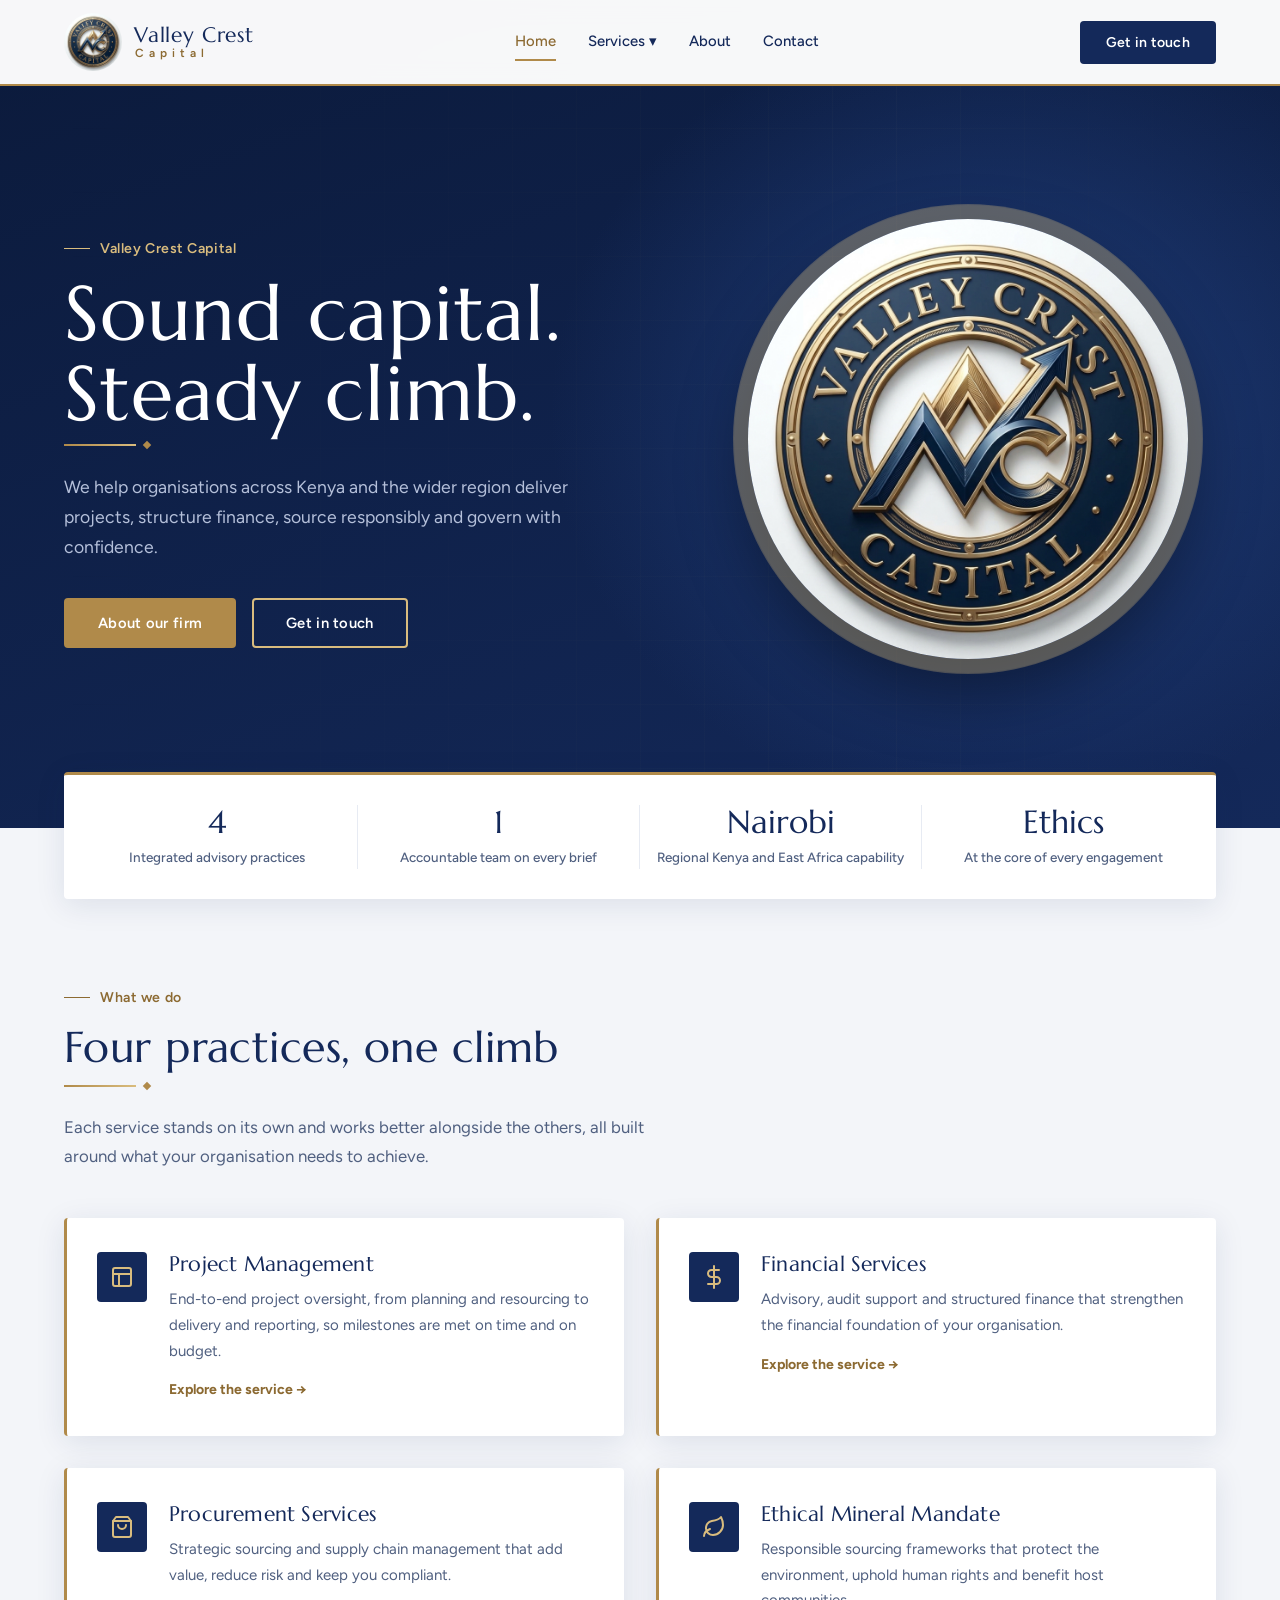
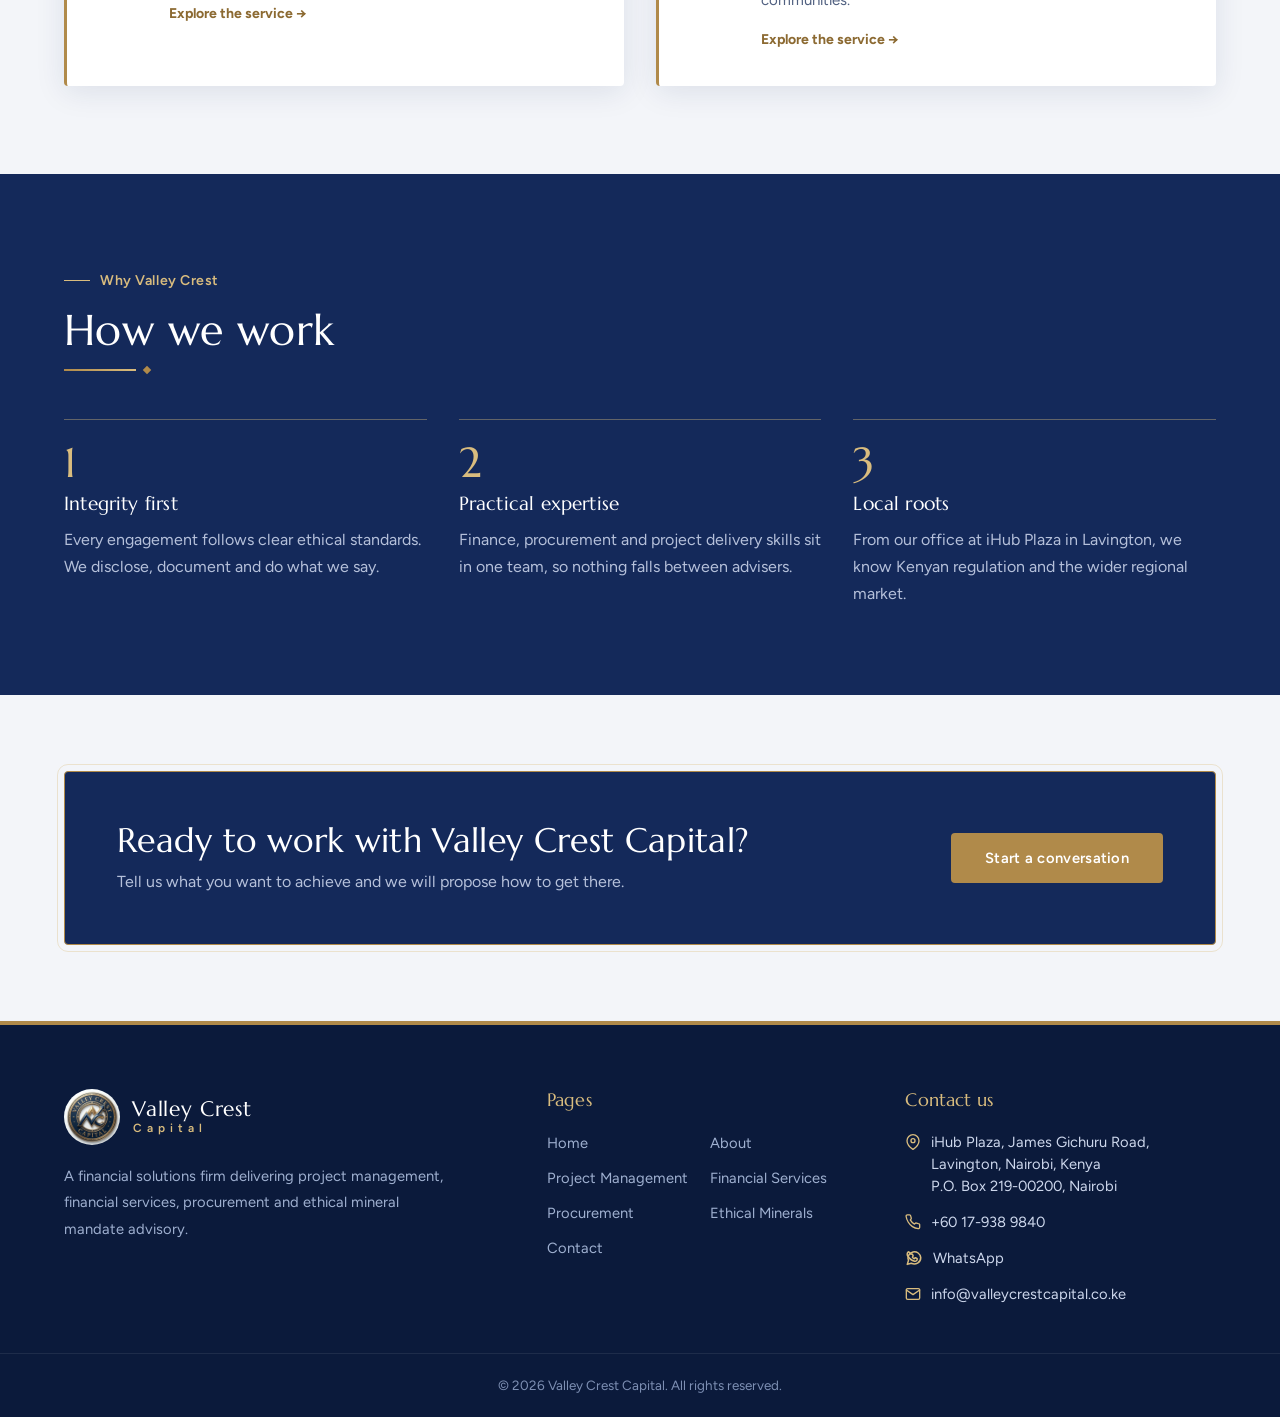
==== index.html @ 0740a0a4 "Add files via upload" ====
<!DOCTYPE html>
<html lang="en">
<head>
  <meta charset="UTF-8">
  <meta name="viewport" content="width=device-width, initial-scale=1.0">
  <title>Valley Crest Capital | Project, Finance & Procurement Advisory in Kenya</title>
  <meta name="description" content="Valley Crest Capital provides project management, financial advisory, procurement services and ethical mineral mandate support from Nairobi, Kenya.">
  <meta name="robots" content="index, follow">
  <link rel="canonical" href="https://valleycrestcapital.co.ke/">
  <meta property="og:type" content="website">
  <meta property="og:locale" content="en_KE">
  <meta property="og:site_name" content="Valley Crest Capital">
  <meta property="og:title" content="Valley Crest Capital | Integrated Advisory Services in Kenya">
  <meta property="og:description" content="Project management, financial services, procurement and ethical mineral mandate advisory in Nairobi, Kenya.">
  <meta property="og:url" content="https://valleycrestcapital.co.ke/">
  <meta property="og:image" content="https://valleycrestcapital.co.ke/logo.png">
  <meta name="twitter:card" content="summary_large_image">
  <meta name="twitter:title" content="Valley Crest Capital | Integrated Advisory Services in Kenya">
  <meta name="twitter:description" content="Project management, financial services, procurement and ethical mineral mandate advisory in Nairobi, Kenya.">
  <meta name="twitter:image" content="https://valleycrestcapital.co.ke/logo.png">
  <link rel="stylesheet" href="style.css">
  <link rel="icon" href="favicon.png" type="image/png">
  <link rel="apple-touch-icon" href="favicon.png">
  <link rel="manifest" href="manifest.json">
  <meta name="theme-color" content="#14295A">
  <script type="application/ld+json">
  {
    "@context": "https://schema.org",
    "@type": "ProfessionalService",
    "name": "Valley Crest Capital",
    "url": "https://valleycrestcapital.co.ke/",
    "logo": "https://valleycrestcapital.co.ke/logo.png",
    "image": "https://valleycrestcapital.co.ke/logo.png",
    "email": "info@valleycrestcapital.co.ke",
    "telephone": "+60179389840",
    "address": {
      "@type": "PostalAddress",
      "streetAddress": "iHub Plaza, James Gichuru Road, Lavington",
      "addressLocality": "Nairobi",
      "addressCountry": "KE"
    },
    "areaServed": "Kenya",
    "openingHoursSpecification": {
      "@type": "OpeningHoursSpecification",
      "dayOfWeek": ["Monday", "Tuesday", "Wednesday", "Thursday", "Friday"],
      "opens": "09:00",
      "closes": "17:00"
    }
  }
  </script>
</head>
<body>
  <header class="site-header" id="site-header">
  <div class="header__inner container">
    <a href="index.html" class="header__brand"><img src="logo.png" alt="Valley Crest Capital logo" class="header__logo"><div><span class="brand-name">Valley Crest</span><span class="brand-sub">Capital</span></div></a>
    <nav class="header__nav" id="main-nav" aria-label="Main navigation">
      <ul class="header__nav-list"><li><a href="index.html" class="nav-link">Home</a></li><li class="has-dropdown"><a href="#" class="nav-link nav-link--dropdown" aria-haspopup="true">Services &#9662;</a><ul class="dropdown"><li><a href="project-management.html">Project Management</a></li><li><a href="financial-services.html">Financial Services</a></li><li><a href="procurement-services.html">Procurement Services</a></li><li><a href="ethical-mineral-mandate.html">Ethical Mineral Mandate</a></li></ul></li><li><a href="about.html" class="nav-link">About</a></li><li><a href="contact.html" class="nav-link">Contact</a></li></ul>
    </nav>
    <div class="header__actions"><a href="contact.html" class="btn btn--gold header__cta">Get in touch</a><button class="header__toggle" id="menu-toggle" aria-label="Toggle navigation" aria-expanded="false"><span></span><span></span><span></span></button></div>
  </div>
</header>
  <main>
    <section class="hero"><div class="container hero__grid">
      <div class="hero__content">
        <span class="section__label">Valley Crest Capital</span>
        <h1 class="hero__title">Sound capital.<br>Steady climb.</h1>
        <div class="gold-bar"></div>
        <p class="hero__sub">We help organisations across Kenya and the wider region deliver projects, structure finance, source responsibly and govern with confidence.</p>
        <div class="hero__actions"><a href="about.html" class="btn btn--gold">About our firm</a><a href="contact.html" class="btn btn--outline">Get in touch</a></div>
      </div>
      <div class="hero__seal"><img src="logo.png" alt="Valley Crest Capital seal"></div>
    </div></section>

    <section class="stats"><div class="container stats__grid">
      <div><span class="stat__num">4</span><span class="stat__label">Integrated advisory practices</span></div>
      <div><span class="stat__num">1</span><span class="stat__label">Accountable team on every brief</span></div>
      <div><span class="stat__num">Nairobi</span><span class="stat__label">Regional Kenya and East Africa capability</span></div>
      <div><span class="stat__num">Ethics</span><span class="stat__label">At the core of every engagement</span></div>
    </div></section>

    <section class="section"><div class="container">
      <span class="section__label">What we do</span><h2 class="section__title">Four practices, one climb</h2><div class="gold-bar"></div><p class="section__subtitle">Each service stands on its own and works better alongside the others, all built around what your organisation needs to achieve.</p>
      <div class="grid-2"><a href="project-management.html" class="card service-card"><div class="card__icon"><svg width="24" height="24" fill="none" stroke="currentColor" stroke-width="2" stroke-linecap="round" stroke-linejoin="round" viewBox="0 0 24 24"><rect x="3" y="3" width="18" height="18" rx="2"/><path d="M3 9h18M9 21V9"/></svg></div><div><h3>Project Management</h3><p>End-to-end project oversight, from planning and resourcing to delivery and reporting, so milestones are met on time and on budget.</p><span class="service-card__link">Explore the service &rarr;</span></div></a><a href="financial-services.html" class="card service-card"><div class="card__icon"><svg width="24" height="24" fill="none" stroke="currentColor" stroke-width="2" stroke-linecap="round" stroke-linejoin="round" viewBox="0 0 24 24"><line x1="12" y1="1" x2="12" y2="23"/><path d="M17 5H9.5a3.5 3.5 0 000 7h5a3.5 3.5 0 010 7H6"/></svg></div><div><h3>Financial Services</h3><p>Advisory, audit support and structured finance that strengthen the financial foundation of your organisation.</p><span class="service-card__link">Explore the service &rarr;</span></div></a><a href="procurement-services.html" class="card service-card"><div class="card__icon"><svg width="24" height="24" fill="none" stroke="currentColor" stroke-width="2" stroke-linecap="round" stroke-linejoin="round" viewBox="0 0 24 24"><path d="M6 2L3 6v14a2 2 0 002 2h14a2 2 0 002-2V6l-3-4z"/><line x1="3" y1="6" x2="21" y2="6"/><path d="M16 10a4 4 0 01-8 0"/></svg></div><div><h3>Procurement Services</h3><p>Strategic sourcing and supply chain management that add value, reduce risk and keep you compliant.</p><span class="service-card__link">Explore the service &rarr;</span></div></a><a href="ethical-mineral-mandate.html" class="card service-card"><div class="card__icon"><svg width="24" height="24" fill="none" stroke="currentColor" stroke-width="2" stroke-linecap="round" stroke-linejoin="round" viewBox="0 0 24 24"><path d="M11 20A7 7 0 019.8 6.1C15.5 5 17 4.5 19 2c1 2 2 4.2 2 8 0 5.5-4.8 10-10 10z"/><path d="M2 21c0-3 1.9-5.3 6-7"/></svg></div><div><h3>Ethical Mineral Mandate</h3><p>Responsible sourcing frameworks that protect the environment, uphold human rights and benefit host communities.</p><span class="service-card__link">Explore the service &rarr;</span></div></a></div>
    </div></section>

    <section class="section section--dark"><div class="container">
      <span class="section__label">Why Valley Crest</span><h2 class="section__title">How we work</h2><div class="gold-bar"></div>
      <div class="grid-3 mtop">
        <div class="pillar"><div class="pillar__num">1</div><h3>Integrity first</h3><p>Every engagement follows clear ethical standards. We disclose, document and do what we say.</p></div>
        <div class="pillar"><div class="pillar__num">2</div><h3>Practical expertise</h3><p>Finance, procurement and project delivery skills sit in one team, so nothing falls between advisers.</p></div>
        <div class="pillar"><div class="pillar__num">3</div><h3>Local roots</h3><p>From our office at iHub Plaza in Lavington, we know Kenyan regulation and the wider regional market.</p></div>
      </div>
    </div></section>

    <section class="cta"><div class="container cta__inner"><div><h2>Ready to work with Valley Crest Capital?</h2><p>Tell us what you want to achieve and we will propose how to get there.</p></div><a href="contact.html" class="btn btn--gold">Start a conversation</a></div></section>
  </main>
  <footer class="site-footer">
  <div class="footer__top container">
    <div><a href="index.html" class="footer__brand-link"><img src="logo.png" alt="Valley Crest Capital logo" class="footer__logo"><div><span class="brand-name">Valley Crest</span><span class="brand-sub">Capital</span></div></a><p class="footer__desc">A financial solutions firm delivering project management, financial services, procurement and ethical mineral mandate advisory.</p></div>
    <div><h4 class="footer__heading">Pages</h4><ul class="footer__grid"><li><a href="index.html">Home</a></li><li><a href="about.html">About</a></li><li><a href="project-management.html">Project Management</a></li><li><a href="financial-services.html">Financial Services</a></li><li><a href="procurement-services.html">Procurement</a></li><li><a href="ethical-mineral-mandate.html">Ethical Minerals</a></li><li><a href="contact.html">Contact</a></li></ul></div>
    <div><h4 class="footer__heading">Contact us</h4><ul class="footer__contact"><li><svg width="16" height="16" fill="none" stroke="currentColor" stroke-width="2" stroke-linecap="round" stroke-linejoin="round" viewBox="0 0 24 24"><path d="M21 10c0 7-9 13-9 13S3 17 3 10a9 9 0 0118 0z"/><circle cx="12" cy="10" r="3"/></svg><span>iHub Plaza, James Gichuru Road,<br>Lavington, Nairobi, Kenya<br>P.O. Box 219-00200, Nairobi</span></li><li><svg width="16" height="16" fill="none" stroke="currentColor" stroke-width="2" stroke-linecap="round" stroke-linejoin="round" viewBox="0 0 24 24"><path d="M22 16.92v3a2 2 0 01-2.18 2 19.79 19.79 0 01-8.63-3.07A19.5 19.5 0 014.72 12 19.79 19.79 0 011.65 3.43 2 2 0 013.62 1.25h3a2 2 0 012 1.72c.13.96.36 1.9.7 2.81a2 2 0 01-.45 2.11L7.91 8.84a16 16 0 006.29 6.29l.96-.96a2 2 0 012.11-.45c.91.34 1.85.57 2.81.7A2 2 0 0122 16.92z"/></svg><a href="tel:+60179389840">+60 17-938 9840</a></li><li><svg class="whatsapp-icon" width="18" height="18" viewBox="0 0 24 24" fill="none" stroke="currentColor" stroke-width="2" stroke-linecap="round" stroke-linejoin="round" aria-hidden="true"><path d="M21 11.5a8.5 8.5 0 0 1-12.7 7.38L3 20.5l1.62-5.18A8.5 8.5 0 1 1 21 11.5Z"/><path d="M8.1 7.1c.2-.45.42-.46.68-.47h.58c.16 0 .38.06.58.34l.82 1.9c.14.31.06.55-.12.74l-.55.62c-.16.17-.27.32-.09.64.43.82 1.15 1.48 1.98 1.94.33.18.51.15.69-.05l.8-.96c.18-.22.39-.26.62-.15l1.68.82c.28.14.42.24.47.38.05.15.05.91-.23 1.76-.26.79-1.53 1.5-2.12 1.61-.53.1-1.23.16-2-.11-.48-.16-1.12-.38-1.92-.74-3.36-1.45-5.55-4.82-5.72-5.05-.17-.23-1.35-1.79-1.35-3.42 0-1.63.85-2.43 1.19-2.76.29-.28.64-.36.85-.36Z"/></svg><a class="whatsapp-link" href="https://wa.me/60179389840?text=Hello%20Valley%20Crest%20Capital" target="_blank" rel="noopener noreferrer">WhatsApp</a></li><li><svg width="16" height="16" fill="none" stroke="currentColor" stroke-width="2" stroke-linecap="round" stroke-linejoin="round" viewBox="0 0 24 24"><path d="M4 4h16a2 2 0 012 2v12a2 2 0 01-2 2H4a2 2 0 01-2-2V6a2 2 0 012-2z"/><polyline points="22,6 12,13 2,6"/></svg><a href="mailto:info@valleycrestcapital.co.ke?subject=Enquiry%20About%20Your%20Services">info@valleycrestcapital.co.ke</a></li></ul></div>
  </div>
  <div class="footer__bottom"><div class="container">&copy; <span id="footer-year"></span> Valley Crest Capital. All rights reserved.</div></div>
</footer>
  <script src="components.js"></script>
</body>
</html>
---- style.css ----
/* Valley Crest Capital — Global Stylesheet. Palette taken from the logo: deep navy + brushed brass. */
@import url('https://fonts.googleapis.com/css2?family=Marcellus&family=Figtree:wght@400;500;600;700&display=swap');
:root{--navy:#14295A;--navy-deep:#0B1A3B;--navy-mid:#21407F;--gold:#B08A4A;--gold-deep:#8C6A32;--gold-light:#D9BC7E;--bg:#F3F5F9;--bg-alt:#E7EBF3;--slate:#506080;--white:#fff;--shadow:0 6px 30px rgba(20,41,90,.10);--r:4px;--t:.25s ease}
*,*::before,*::after{box-sizing:border-box;margin:0;padding:0}
html{scroll-behavior:smooth}
body{font-family:'Figtree',sans-serif;background:var(--bg);color:var(--navy);line-height:1.7;min-height:100vh;display:flex;flex-direction:column}
.reveal{opacity:0;transform:translateY(22px);transition:opacity .65s ease var(--reveal-delay,0ms),transform .65s cubic-bezier(.22,.61,.36,1) var(--reveal-delay,0ms)}
.reveal--visible{opacity:1;transform:none}
main{flex:1}
h1,h2,h3,h4{font-family:'Marcellus',serif;font-weight:400;line-height:1.2;color:var(--navy);letter-spacing:.01em}
a{color:inherit;text-decoration:none}
img{max-width:100%;display:block}
ul{list-style:none}
:focus-visible{outline:2px solid var(--gold);outline-offset:3px}
.container{width:90%;max-width:1180px;margin-inline:auto}
.section{padding:88px 0}
.section--dark{background:var(--navy);color:#fff}
.section--dark h2,.section--dark h3,.section--dark h4{color:#fff}
.section--alt{background:var(--bg-alt)}
.section__label{display:inline-flex;align-items:center;gap:10px;font-size:.88rem;font-weight:600;letter-spacing:.04em;color:var(--gold-deep);margin-bottom:12px}
.section__label::before{content:'';width:26px;height:1px;background:currentColor}
.section--dark .section__label,.hero .section__label,.page-hero .section__label{color:var(--gold-light)}
.section__title{font-size:clamp(1.9rem,4vw,2.7rem);margin-bottom:12px}
.section__title.reveal--visible{animation:title-in .7s cubic-bezier(.22,.61,.36,1) both}
@keyframes title-in{from{opacity:0;transform:translateY(14px)}to{opacity:1;transform:none}}
.section__subtitle{font-size:1.05rem;color:var(--slate);max-width:620px;margin-bottom:48px}
.lead p{color:var(--slate);line-height:1.85}.lead p+p{margin-top:16px}
.gold-bar{width:72px;height:2px;background:linear-gradient(90deg,var(--gold),var(--gold-light));margin:10px 0 26px;position:relative;transform-origin:left;animation:gold-line-in .85s cubic-bezier(.22,.61,.36,1) .18s both}
@keyframes gold-line-in{from{transform:scaleX(0);opacity:.25}to{transform:scaleX(1);opacity:1}}
.gold-bar::after{content:'';position:absolute;left:80px;top:-2px;width:6px;height:6px;background:var(--gold);transform:rotate(45deg)}
.btn{display:inline-block;padding:14px 32px;border-radius:var(--r);font:600 .92rem 'Figtree',sans-serif;letter-spacing:.02em;cursor:pointer;border:2px solid transparent;transition:transform .25s ease,box-shadow .25s ease,background .25s ease,color .25s ease}
.btn:active{transform:translateY(0) scale(.98)}
.btn--gold{background:var(--gold);color:#fff}.btn--gold:hover{background:var(--navy);color:#fff;transform:translateY(-2px);box-shadow:0 8px 22px rgba(20,41,90,.3)}
.btn--outline{background:transparent;color:#fff;border-color:var(--gold-light)}.btn--outline:hover{background:var(--gold-light);color:var(--navy-deep)}
.btn--full{width:100%;text-align:center}
.btn:disabled{opacity:.6;cursor:wait}
.mt{margin-top:32px}
/* cards */
.card{background:var(--white);border-radius:var(--r);padding:34px 30px;box-shadow:var(--shadow);border-left:3px solid var(--gold);transition:transform .32s ease,box-shadow .32s ease,border-left-color .32s ease}
.card:hover{transform:translateY(-6px);box-shadow:0 14px 36px rgba(20,41,90,.16);border-left-color:var(--navy)}
.card__icon{transition:transform .32s ease,background .32s ease}
.card:hover .card__icon{transform:translateY(-3px) rotate(-3deg);background:var(--navy-mid)}
.card h3{margin-bottom:10px;font-size:1.3rem}.card p{color:var(--slate);font-size:.94rem}
.card__icon{width:50px;height:50px;background:var(--navy);border-radius:var(--r);display:flex;align-items:center;justify-content:center;margin-bottom:20px;color:var(--gold-light)}
.card--dark{background:rgba(255,255,255,.05);border:1px solid rgba(217,188,126,.25);border-left:3px solid var(--gold);box-shadow:none}
.card--dark h3{color:#fff}.card--dark p{color:#b5c0da}
.grid-2{display:grid;grid-template-columns:repeat(2,1fr);gap:32px}
.grid-3{display:grid;grid-template-columns:repeat(3,1fr);gap:32px}
.grid-4{display:grid;grid-template-columns:repeat(4,1fr);gap:24px}
.split{display:grid;grid-template-columns:1.1fr .9fr;gap:72px;align-items:center}
.mtop{margin-top:48px}
/* page hero */
.page-hero{background:linear-gradient(135deg,var(--navy-deep),var(--navy) 60%,var(--navy-mid));padding:150px 0 84px;position:relative;overflow:hidden;border-bottom:4px solid var(--gold)}
.page-hero::after{content:'';position:absolute;right:-120px;bottom:-160px;width:420px;height:420px;border:1px solid rgba(217,188,126,.25);border-radius:50%;box-shadow:0 0 0 28px rgba(217,188,126,.05),0 0 0 29px rgba(217,188,126,.18)}
.page-hero .container{position:relative;z-index:1}
.page-hero h1{color:#fff;font-size:clamp(2.2rem,5vw,3.4rem)}
.page-hero p{color:#b5c0da;font-size:1.1rem;max-width:600px}
/* home hero */
.hero{position:relative;min-height:92vh;display:flex;align-items:center;background:radial-gradient(ellipse 50% 70% at 78% 50%,rgba(33,64,127,.9),transparent 70%),linear-gradient(160deg,var(--navy-deep),var(--navy));overflow:hidden;padding-bottom:70px}
.hero::before{content:'';position:absolute;inset:0;pointer-events:none;background-image:linear-gradient(rgba(217,188,126,.035) 1px,transparent 1px),linear-gradient(90deg,rgba(217,188,126,.035) 1px,transparent 1px);background-size:64px 64px;-webkit-mask-image:linear-gradient(to right,transparent 0,rgba(0,0,0,.7) 70%,transparent 100%);mask-image:linear-gradient(to right,transparent 0,rgba(0,0,0,.7) 70%,transparent 100%)}
.hero__content{position:relative;z-index:1;animation:hero-in .8s cubic-bezier(.22,.61,.36,1) both}
.hero__seal{animation:seal-in 1s cubic-bezier(.22,.61,.36,1) .12s both}
@keyframes hero-in{from{opacity:0;transform:translateY(28px)}to{opacity:1;transform:none}}
@keyframes seal-in{from{opacity:0;transform:scale(.94) rotate(-2deg)}to{opacity:1;transform:none}}
.hero__grid{display:grid;grid-template-columns:1.1fr .9fr;gap:48px;align-items:center;padding-top:120px}
.hero__title{font-size:clamp(2.8rem,6vw,4.9rem);color:#fff;line-height:1.05}
.hero__sub{color:#b5c0da;font-size:1.1rem;max-width:520px;margin:0 0 36px}
.hero__actions{display:flex;gap:16px;flex-wrap:wrap}
.hero__seal{justify-self:center;width:min(100%,440px);border-radius:50%;box-shadow:0 0 0 14px rgba(217,188,126,.08),0 0 0 15px rgba(217,188,126,.3),0 30px 70px rgba(0,0,0,.45)}
.hero__seal img{border-radius:50%;width:100%;aspect-ratio:1;object-fit:cover}
/* stats: overlaps the hero */
.stats{position:relative;z-index:2;margin-top:-56px}
.stats__grid{display:grid;grid-template-columns:repeat(4,1fr);background:var(--white);border-top:3px solid var(--gold);border-radius:var(--r);box-shadow:var(--shadow);padding:30px 12px;text-align:center}
.stats__grid>div{padding:0 14px;border-right:1px solid var(--bg-alt)}.stats__grid>div:last-child{border:0}
.stat__num{display:block;font:400 2rem 'Marcellus',serif;color:var(--navy);line-height:1.1}
.stat__label{display:block;font-size:.84rem;font-weight:500;color:var(--slate);margin-top:6px}
.stats+.section{padding-top:80px}
.service-card{display:flex;gap:22px;align-items:flex-start}
.service-card .card__icon{flex-shrink:0;margin:0}
.service-card__link{display:inline-block;margin-top:14px;color:var(--gold-deep);font-size:.88rem;font-weight:700}
.pillar{border-top:1px solid rgba(217,188,126,.4);padding-top:22px}
.pillar__num{font:400 2.6rem 'Marcellus',serif;color:var(--gold-light);line-height:1;margin-bottom:10px}
.pillar h3{margin-bottom:10px}.pillar p{color:#b5c0da}
/* cta */
.cta{padding:76px 0;background:var(--bg)}
.cta__inner{display:flex;align-items:center;justify-content:space-between;gap:32px;flex-wrap:wrap;background:var(--navy);border:1px solid var(--gold);outline:1px solid rgba(217,188,126,.35);outline-offset:6px;border-radius:var(--r);padding:48px 52px}
.cta h2{color:#fff;font-size:clamp(1.5rem,3vw,2.1rem)}.cta p{color:#b5c0da;margin-top:8px}
.cta .btn{white-space:nowrap}
/* panels / lists */
.panel{background:var(--navy);border-top:3px solid var(--gold);border-radius:var(--r);padding:38px 34px;color:#b5c0da;box-shadow:var(--shadow)}
.panel h3{color:#fff;margin-bottom:22px}
.ticks{display:flex;flex-direction:column;gap:14px}
.ticks li{display:flex;gap:12px;align-items:flex-start;font-size:.94rem;line-height:1.55}
.ticks svg{flex-shrink:0;margin-top:4px;color:var(--gold-light)}
.ticks--light li{color:var(--slate);gap:16px}.ticks--light h4{font-size:1.05rem;color:var(--navy);margin-bottom:2px}
.tick-dot{width:38px;height:38px;flex-shrink:0;border-radius:var(--r);background:var(--navy);display:flex;align-items:center;justify-content:center;color:var(--gold-light)}
.ticks--light .tick-dot svg{margin:0;color:var(--gold-light)}
.tags{display:flex;flex-wrap:wrap;gap:12px}
.tag{border:1px solid rgba(217,188,126,.5);color:var(--gold-light);padding:10px 22px;border-radius:2px;font-size:.9rem;font-weight:500}
.diff{display:flex;gap:22px;align-items:flex-start;border-top:1px solid rgba(20,41,90,.18);padding-top:22px}
.diff__num{font:400 2.6rem 'Marcellus',serif;color:var(--gold);line-height:1;width:44px;flex-shrink:0}
.diff h3{margin-bottom:8px}.diff p{color:var(--slate);font-size:.95rem}
.mv{background:rgba(255,255,255,.05);border:1px solid rgba(217,188,126,.25);border-top:3px solid var(--gold);border-radius:var(--r);padding:34px 28px}
.mv p{color:#b5c0da;font-size:.95rem}.mv h3{margin-bottom:12px}
/* process: horizontal timeline */
.steps{display:grid;grid-template-columns:repeat(5,1fr);gap:24px;margin-top:52px;position:relative}
.steps::before{content:'';position:absolute;left:22px;right:22px;top:22px;height:1px;background:rgba(217,188,126,.45)}
.step{position:relative}
.step span{display:flex;align-items:center;justify-content:center;width:44px;height:44px;border-radius:50%;background:var(--navy);border:1px solid var(--gold);font:400 1.2rem 'Marcellus',serif;color:var(--gold-light);position:relative;z-index:1}
.step h4{margin:16px 0 6px}.step p{color:#b5c0da;font-size:.9rem}
.quote{background:var(--white);padding:72px 0;text-align:center;border-bottom:1px solid var(--bg-alt)}
.quote blockquote{font:400 clamp(1.25rem,2.5vw,1.75rem)/1.6 'Marcellus',serif;color:var(--navy);max-width:820px;margin:0 auto;position:relative}
.quote blockquote::before{content:'\201C';display:block;font-size:4.5rem;line-height:.7;color:var(--gold);margin-bottom:10px}
.quote cite{display:block;margin-top:18px;font-size:.9rem;font-weight:600;color:var(--gold-deep);font-style:normal}
.map{border:0;width:100%;height:280px;border-radius:var(--r);margin-top:32px;box-shadow:var(--shadow)}
/* forms */
.contact-grid{gap:64px;align-items:start}.form-row{gap:20px}
.form-group{margin-bottom:22px}
.form-group label{display:block;font-size:.86rem;font-weight:600;margin-bottom:8px}
.form-group input,.form-group textarea,.form-group select{width:100%;padding:14px 16px;border:1.5px solid #cdd5e4;border-radius:var(--r);font:.95rem 'Figtree',sans-serif;color:var(--navy);background:#fff;transition:var(--t)}
.form-group input:focus,.form-group textarea:focus,.form-group select:focus{outline:none;border-color:var(--gold);box-shadow:0 0 0 3px rgba(176,138,74,.2)}
.form-group textarea{min-height:140px;resize:vertical}
.form-msg{margin-top:16px;padding:14px 20px;border-radius:var(--r);font-size:.9rem;font-weight:500;display:none}
.form-msg--ok{background:#f0fdf4;color:#166534;border:1px solid #bbf7d0}.form-msg--err{background:#fef2f2;color:#991b1b;border:1px solid #fecaca}
.info{display:flex;flex-direction:column;gap:28px;margin-top:34px}
.info__item{display:flex;gap:18px}
.info__icon{width:44px;height:44px;flex-shrink:0;border-radius:var(--r);background:var(--navy);display:flex;align-items:center;justify-content:center;color:var(--gold-light)}
.info__item h4{font-size:1.02rem;margin-bottom:2px}.info__item p{color:var(--slate);font-size:.93rem}.info__item a:hover{color:var(--gold-deep)}
/* header: light bar to contrast the navy sections */
.site-header{position:fixed;top:0;left:0;right:0;z-index:1000;background:rgba(255,255,255,.97);backdrop-filter:blur(12px);border-bottom:2px solid var(--gold)}
.site-header.scrolled{box-shadow:0 4px 24px rgba(11,26,59,.14)}
.header__inner{display:flex;align-items:center;justify-content:space-between;height:84px;gap:24px}
.header__brand,.footer__brand-link{display:flex;align-items:center;gap:12px}
.header__logo{width:58px;height:58px;object-fit:contain;border-radius:50%}
.brand-name{display:block;font:400 1.3rem 'Marcellus',serif;color:var(--navy);line-height:1.1;letter-spacing:.04em}
.brand-sub{display:block;font:600 .74rem 'Figtree',sans-serif;color:var(--gold-deep);letter-spacing:.42em;text-indent:.1em}
.header__nav{flex:1;display:flex;justify-content:center}
.header__nav-list{display:flex;gap:4px;align-items:center}
.nav-link{display:inline-block;position:relative;color:var(--navy);padding:8px 14px;font-size:.93rem;font-weight:500;border-bottom:0}
.nav-link::after{content:'';position:absolute;left:14px;right:14px;bottom:2px;height:2px;background:var(--gold);transform:scaleX(0);transform-origin:left;transition:transform .25s ease}
.nav-link:hover::after,.nav-link.active::after{transform:scaleX(1)}
.nav-link:hover,.nav-link.active{color:var(--gold-deep);border-bottom-color:var(--gold)}
.has-dropdown{position:relative}
.dropdown{display:none;position:absolute;top:100%;left:0;background:var(--white);min-width:240px;padding:8px 0;border-top:2px solid var(--gold);box-shadow:0 18px 40px rgba(11,26,59,.18);transform-origin:top;animation:dropdown-in .22s cubic-bezier(.22,.61,.36,1) both}
@keyframes dropdown-in{from{opacity:0;transform:translateY(8px)}to{opacity:1;transform:none}}
.dropdown a{display:block;padding:11px 20px;color:var(--navy);font-size:.92rem}
.dropdown a:hover,.dropdown a.active{background:var(--bg);color:var(--gold-deep)}
.header__actions{display:flex;align-items:center;gap:16px}
.header__cta{padding:11px 24px;font-size:.88rem;background:var(--navy)}
.header__cta:hover{background:var(--gold)}
.header__toggle{display:none;flex-direction:column;gap:5px;background:none;border:none;cursor:pointer;padding:6px}
.header__toggle span{width:24px;height:2px;background:var(--navy);transition:var(--t)}
.header__toggle.open span:nth-child(1){transform:translateY(7px) rotate(45deg)}
.header__toggle.open span:nth-child(2){opacity:0}
.header__toggle.open span:nth-child(3){transform:translateY(-7px) rotate(-45deg)}
@media(min-width:901px){.has-dropdown:hover .dropdown,.has-dropdown:focus-within .dropdown{display:block}}
 .footer__contact .whatsapp-link,.footer__contact .whatsapp-icon{color:inherit}.footer__contact .whatsapp-icon{flex-shrink:0;width:18px;height:18px;margin-top:2px;color:var(--gold-light)}
/* footer */
.site-footer{background:var(--navy-deep);color:#9fb0d0;font-size:.92rem;border-top:4px solid var(--gold)}
.footer__top{display:grid;grid-template-columns:1.4fr 1fr 1fr;gap:48px;padding:64px 0 48px}
.footer__logo{width:56px;height:56px;object-fit:contain;border-radius:50%}
.site-footer .brand-name{color:#fff}.site-footer .brand-sub{color:var(--gold-light)}
.footer__brand-link{margin-bottom:18px}
.footer__desc{line-height:1.8;max-width:380px}
.footer__heading{font:400 1.1rem 'Marcellus',serif;color:var(--gold-light);margin-bottom:20px}
.footer__grid{display:grid;grid-template-columns:1fr 1fr;gap:10px 16px}
.footer__grid a:hover,.footer__contact a:hover{color:var(--gold-light)}
.footer__contact{display:flex;flex-direction:column;gap:14px}
.footer__contact li{display:flex;gap:10px;line-height:1.5;color:#cdd7ec}
.footer__contact svg{flex-shrink:0;margin-top:3px;color:var(--gold-light)}
.footer__bottom{border-top:1px solid rgba(255,255,255,.08);padding:20px 0;text-align:center;font-size:.84rem;color:#7d8fb3}
/* responsive */
@media(max-width:900px){
 .grid-3,.grid-4{grid-template-columns:repeat(2,1fr)}
 .split{grid-template-columns:1fr;gap:40px}
 .hero__grid{grid-template-columns:1fr}.hero__seal{width:min(70%,320px);order:-1;margin-bottom:8px}.hero{padding-bottom:90px}
 .stats__grid{grid-template-columns:1fr 1fr;row-gap:24px}.stats__grid>div:nth-child(2){border:0}
 .steps{grid-template-columns:1fr 1fr}.steps::before{display:none}
 .footer__top{grid-template-columns:1fr 1fr}.footer__top>:first-child{grid-column:1/-1}
 .header__cta{display:none}.header__toggle{display:flex}
 .header__nav{position:absolute;top:84px;left:0;right:0;background:var(--white);display:none;border-bottom:2px solid var(--gold)}
 .header__nav.open{display:block;animation:mobile-menu-in .28s cubic-bezier(.22,.61,.36,1) both}
 @keyframes mobile-menu-in{from{opacity:0;transform:translateY(-10px)}to{opacity:1;transform:none}}
 .header__nav-list{flex-direction:column;align-items:stretch;padding:12px 0}
 .nav-link{display:block;padding:14px 24px;border-bottom:0}
 .dropdown{position:static;box-shadow:none;border-top:0;background:var(--bg);padding-left:16px}
 .has-dropdown.mobile-open .dropdown{display:block}
}
@media(max-width:640px){
 .grid-2,.grid-3,.grid-4,.footer__top{grid-template-columns:1fr}
 .section{padding:64px 0}.steps{grid-template-columns:1fr}
 .service-card{flex-direction:column}
 .cta__inner{flex-direction:column;text-align:center;padding:36px 24px}
 .brand-name{font-size:1.1rem}
}
@media(prefers-reduced-motion:reduce){*{animation:none!important;transition:none!important;scroll-behavior:auto!important}.reveal{opacity:1;transform:none}}
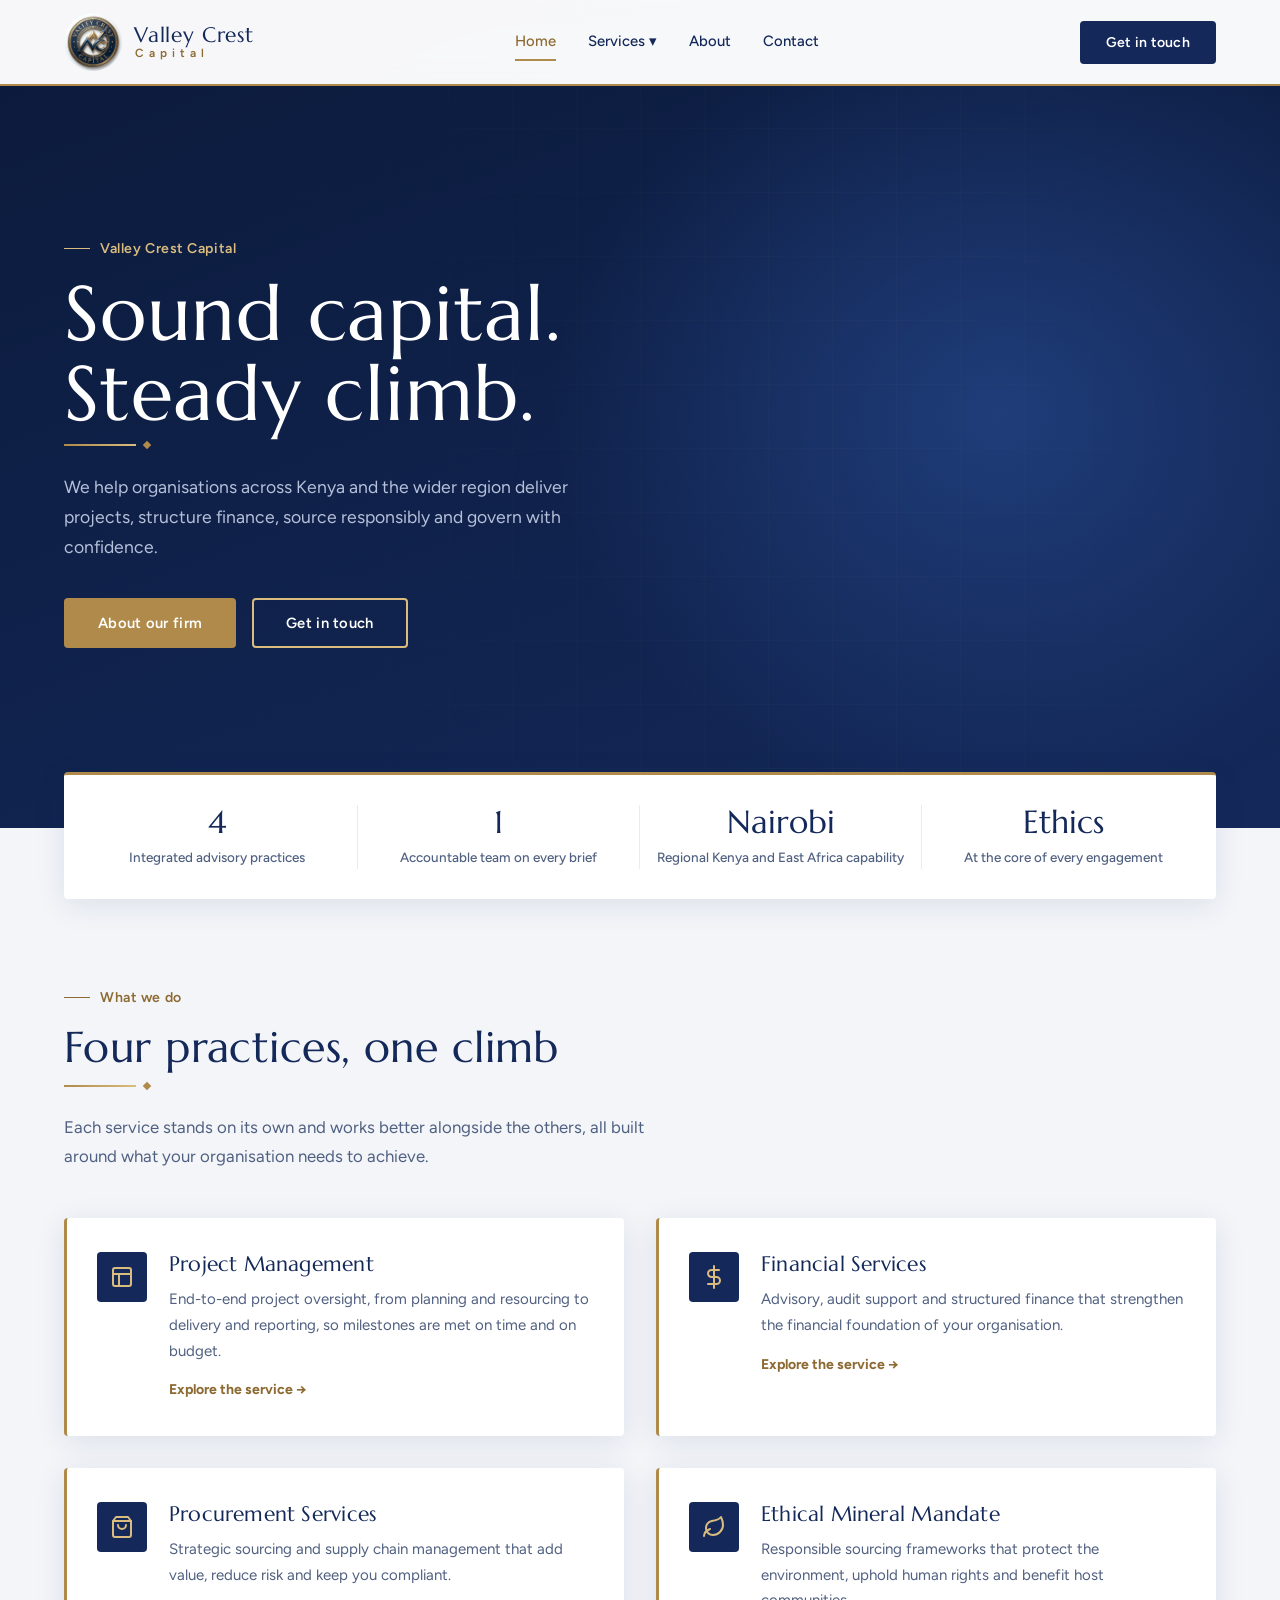
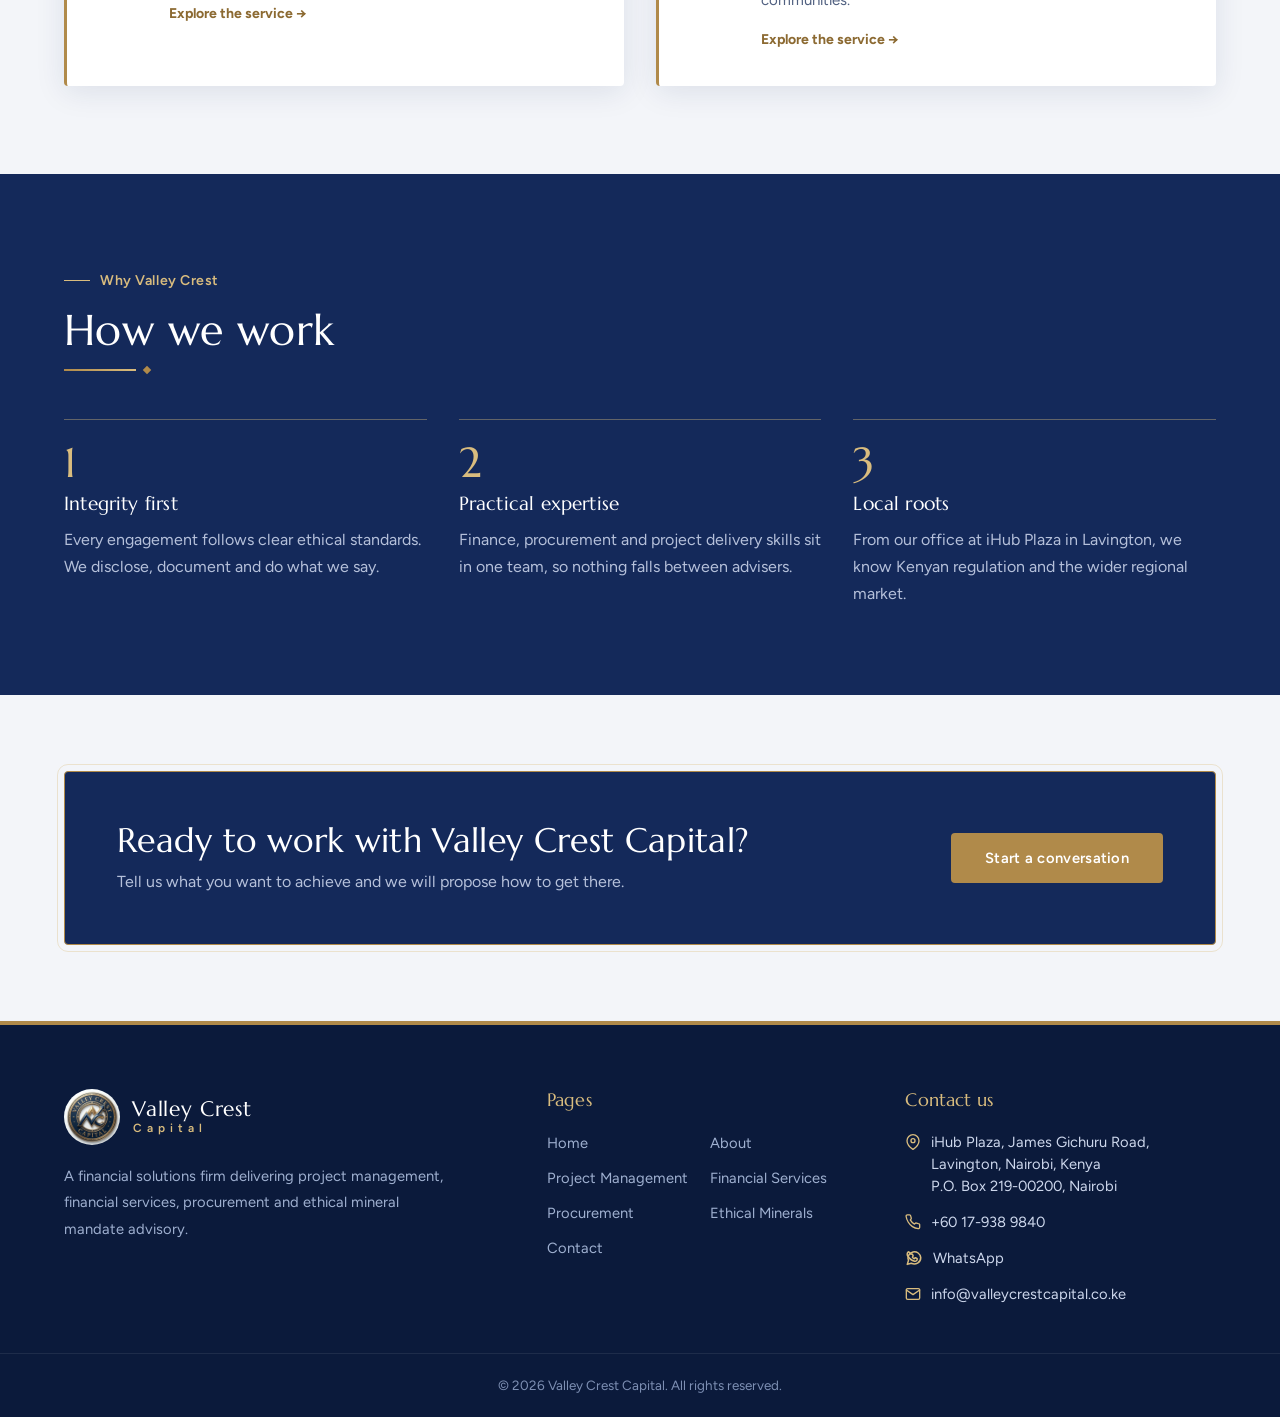
==== commit 081d1bb8: "Add files via upload" ====
--- a/index.html
+++ b/index.html
@@ -68,7 +68,7 @@
         <p class="hero__sub">We help organisations across Kenya and the wider region deliver projects, structure finance, source responsibly and govern with confidence.</p>
         <div class="hero__actions"><a href="about.html" class="btn btn--gold">About our firm</a><a href="contact.html" class="btn btn--outline">Get in touch</a></div>
       </div>
-      <div class="hero__seal"><img src="logo.png" alt="Valley Crest Capital seal"></div>
+
     </div></section>
 
     <section class="stats"><div class="container stats__grid">
